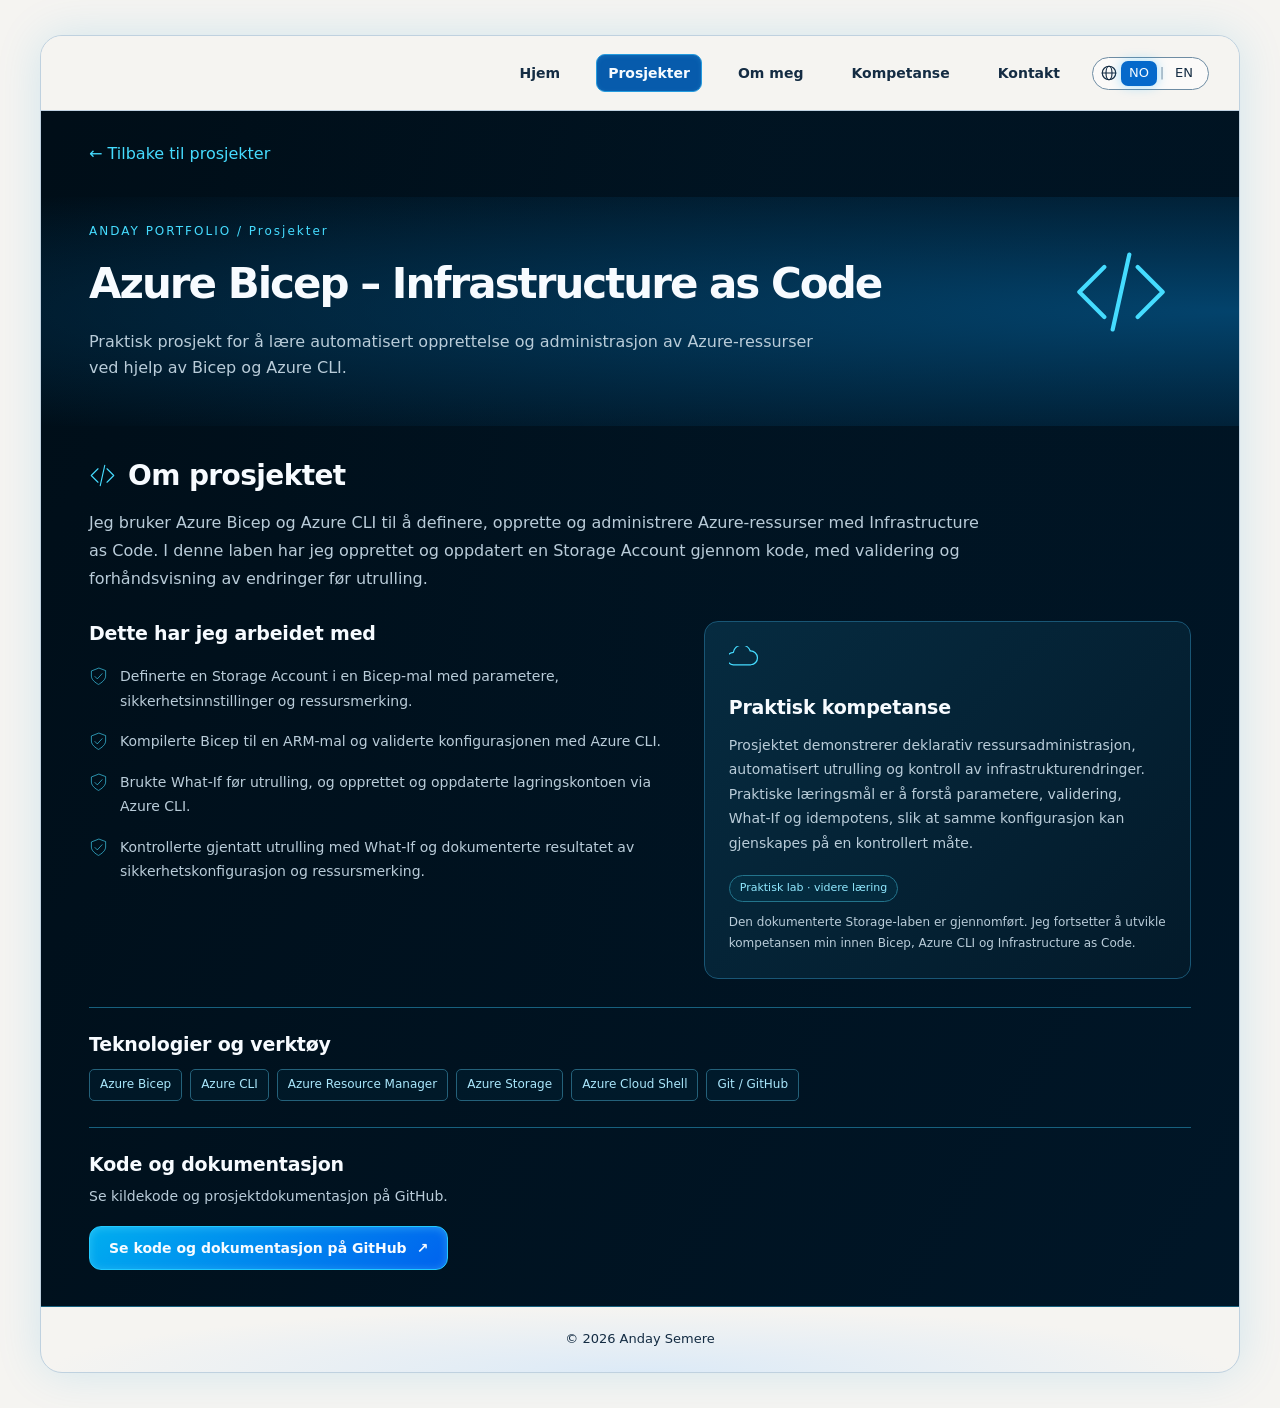
==== Anday-Portfolio/azure-bicep.html @ 078068f5 "Initial commit: Anday Portfolio" ====
<!doctype html>
<html lang="no">
  <head>
    <meta charset="UTF-8" />
    <meta
      name="viewport"
      content="width=device-width, initial-scale=1"
    />
    <meta
      name="description"
      content="Anday Semere – dataingeniør med interesse for Azure, IT-drift og automatisering."
    />
    <title>Azure Bicep – Infrastructure as Code | Anday Portfolio</title>
    <link
      rel="icon"
      href="assets/favicon.svg"
      type="image/svg+xml"
    />
    <link
      rel="stylesheet"
      href="styles.css"
    />
    <script
      src="script.js"
      defer
    ></script>
  </head>
  <body>
    <div class="site">
      <a
        class="skip"
        href="#main"
      >
        <span data-i18n="skip">Hopp til innhold</span>
      </a>
      <header>
        <button
          class="menu"
          aria-expanded="false"
          aria-controls="navigation"
          data-i18n-aria="menu"
        >
          ☰
        </button>
        <nav
          id="navigation"
          aria-label="Hovedmeny"
        >
          <a href="index.html#home"><span data-i18n="home">Hjem</span></a>
          <a href="index.html#projects"><span data-i18n="projects">Prosjekter</span></a>
          <a href="index.html#about"><span data-i18n="about">Om meg</span></a>
          <a href="index.html#skills"><span data-i18n="skills">Kompetanse</span></a>
          <a href="index.html#contact"><span data-i18n="contact">Kontakt</span></a>
        </nav>
        <div
          class="languages"
          role="group"
          aria-label="Language"
        >
          <svg
            class="language-icon"
            viewBox="0 0 24 24"
            aria-hidden="true"
            focusable="false"
          >
            <circle cx="12" cy="12" r="9" />
            <ellipse cx="12" cy="12" rx="4" ry="9" />
            <path d="M3 12h18" />
          </svg>
          <button
            data-lang="no"
            aria-pressed="true"
          >
            NO
          </button>
          <span class="language-separator" aria-hidden="true">|</span>
          <button
            data-lang="en"
            aria-pressed="false"
          >
            EN
          </button>
        </div>
      </header>
      <main
        id="main"
        class="detail"
      >
        <a
          class="back"
          href="index.html#projects"
        >
          ←
          <span data-i18n="back">Tilbake til prosjekter</span>
        </a>
        <div class="detail-hero">
          <svg
            class="icon "
            aria-hidden="true"
          >
            <use href="assets/icons.svg#code" />
          </svg>
          <p class="eyebrow">
            ANDAY PORTFOLIO /
            <span data-i18n="projects">Prosjekter</span>
          </p>
          <h1>Azure Bicep – Infrastructure as Code</h1>
          <p data-i18n="azure-bicep">
            Praktisk prosjekt for å lære automatisert opprettelse og administrasjon av
            Azure-ressurser ved hjelp av Bicep og Azure CLI.
          </p>
        </div>
        <section
          class="project-overview"
          aria-labelledby="project-about-heading"
        >
          <div class="project-overview-heading">
            <svg
              class="icon"
              aria-hidden="true"
            >
              <use href="assets/icons.svg#code" />
            </svg>
            <h2
              id="project-about-heading"
              data-i18n="projectabout"
            >
              Om prosjektet
            </h2>
          </div>
          <p data-i18n="azure-bicep-about">
            Jeg bruker Azure Bicep og Azure CLI til å definere, opprette og administrere
            Azure-ressurser med Infrastructure as Code. I denne laben har jeg opprettet og
            oppdatert en Storage Account gjennom kode, med validering og forhåndsvisning
            av endringer før utrulling.
          </p>
          <div class="project-overview-grid">
            <div class="project-work">
              <h3 data-i18n="projectwork">Dette har jeg arbeidet med</h3>
              <ul>
                <li>
                  <svg
                    class="icon"
                    aria-hidden="true"
                  >
                    <use href="assets/icons.svg#shield" />
                  </svg>
                  <span data-i18n="azure-bicep-work-0">
                    Definerte en Storage Account i en Bicep-mal med parametere,
                    sikkerhetsinnstillinger og ressursmerking.
                  </span>
                </li>
                <li>
                  <svg
                    class="icon"
                    aria-hidden="true"
                  >
                    <use href="assets/icons.svg#shield" />
                  </svg>
                  <span data-i18n="azure-bicep-work-1">
                    Kompilerte Bicep til en ARM-mal og validerte konfigurasjonen med Azure
                    CLI.
                  </span>
                </li>
                <li>
                  <svg
                    class="icon"
                    aria-hidden="true"
                  >
                    <use href="assets/icons.svg#shield" />
                  </svg>
                  <span data-i18n="azure-bicep-work-2">
                    Brukte What-If før utrulling, og opprettet og oppdaterte
                    lagringskontoen via Azure CLI.
                  </span>
                </li>
                <li>
                  <svg
                    class="icon"
                    aria-hidden="true"
                  >
                    <use href="assets/icons.svg#shield" />
                  </svg>
                  <span data-i18n="azure-bicep-work-3">
                    Kontrollerte gjentatt utrulling med What-If og dokumenterte resultatet
                    av sikkerhetskonfigurasjon og ressursmerking.
                  </span>
                </li>
              </ul>
            </div>
            <aside class="project-competence">
              <svg
                class="icon"
                aria-hidden="true"
              >
                <use href="assets/icons.svg#cloud" />
              </svg>
              <h3 data-i18n="projectskills">Praktisk kompetanse</h3>
              <p data-i18n="azure-bicep-skills">
                Prosjektet demonstrerer deklarativ ressursadministrasjon, automatisert
                utrulling og kontroll av infrastrukturendringer. Praktiske læringsmål er å
                forstå parametere, validering, What-If og idempotens, slik at samme
                konfigurasjon kan gjenskapes på en kontrollert måte.
              </p>
              <div class="project-status">
                <span data-i18n="projectlearning">Praktisk lab · videre læring</span>
              </div>
              <p data-i18n="azure-bicep-note">
                Den dokumenterte Storage-laben er gjennomført. Jeg fortsetter å utvikle
                kompetansen min innen Bicep, Azure CLI og Infrastructure as Code.
              </p>
            </aside>
          </div>
          <div class="project-tools">
            <h3 data-i18n="projecttools">Teknologier og verktøy</h3>
            <div class="tags">
              <span>Azure Bicep</span>
              <span>Azure CLI</span>
              <span>Azure Resource Manager</span>
              <span>Azure Storage</span>
              <span>Azure Cloud Shell</span>
              <span>Git / GitHub</span>
            </div>
          </div>
          <div class="project-resources">
            <h3 data-i18n="projectresources">Kode og dokumentasjon</h3>
            <p data-i18n="projectresourcesintro">
              Se kildekode og prosjektdokumentasjon på GitHub.
            </p>
            <div class="actions">
              <a
                class="button primary"
                href="https://github.com/Anday2025/azure-administration-labs/tree/main/02-bicep-storage-lab"
                target="_blank"
                rel="noopener noreferrer"
              >
                <span data-i18n="projectgithubbicep">
                  Se kode og dokumentasjon på GitHub
                </span>
                <span aria-hidden="true">↗</span>
              </a>
            </div>
          </div>
        </section>
      </main>
      <footer>
        ©
        <span id="year"></span>
        Anday Semere
      </footer>
    </div>
  </body>
</html>
---- Anday-Portfolio/styles.css ----
:root {
  color-scheme: dark;
  --bg: #00101d;
  --panel: #041e30;
  --cyan: #45dcff;
  --muted: #b9ccd9;
  --line: #17607e;
}
* {
  box-sizing: border-box;
}
html {
  scroll-behavior: smooth;
  scroll-padding-top: calc(var(--header-height, 74px) + 16px);
}
body {
  margin: 0;
  padding: 35px 24px;
  background: radial-gradient(ellipse at 60% 0, #06324e, transparent 55%), #000c16;
  color: #f7fbff;
  font:
    16px/1.6 system-ui,
    -apple-system,
    BlinkMacSystemFont,
    "Segoe UI",
    sans-serif;
}
a {
  color: inherit;
  text-decoration: none;
}
button {
  font: inherit;
  color: inherit;
  cursor: pointer;
}
.site {
  max-width: 1200px;
  margin: auto;
  border: 1px solid #159bd3;
  border-radius: 22px;
  overflow: clip;
  background: linear-gradient(120deg, #000e18ee, #001729ed);
  box-shadow: 0 0 45px #009bdf25;
}
header {
  display: flex;
  align-items: center;
  gap: 28px;
  padding: 18px 30px;
  border-bottom: 1px solid var(--line);
  background: #00101df5;
  backdrop-filter: blur(10px);
  position: sticky;
  top: 0;
  z-index: 50;
}
.brand {
  font-size: 20px;
  font-weight: 700;
  letter-spacing: -0.5px;
  color: #86e5ff;
  display: flex;
  align-items: center;
  gap: 12px;
  white-space: nowrap;
}
nav {
  display: flex;
  gap: 24px;
  margin-left: auto;
  font-size: 14px;
  font-weight: 650;
}
nav a {
  padding: 7px 0;
}
nav a:hover {
  color: var(--cyan);
}
.languages {
  display: flex;
  align-items: center;
  gap: 3px;
  border: 1px solid #b9edff;
  border-radius: 30px;
  padding: 3px 7px;
  white-space: nowrap;
}
.languages button {
  border: 0;
  background: transparent;
  border-radius: 7px;
  padding: 2px 8px;
  font-size: 13px;
}
.languages button[aria-pressed="true"] {
  background: #0569cb;
  box-shadow: 0 0 12px #00aaff60;
}
.menu {
  display: none;
}
.icon {
  width: 28px;
  height: 28px;
  stroke: var(--cyan);
  stroke-width: 2;
  fill: none;
  stroke-linecap: round;
  stroke-linejoin: round;
  flex-shrink: 0;
}
section {
  padding: 26px 48px;
  border-bottom: 1px solid var(--line);
  position: relative;
}
h1,
h2,
h3,
p {
  margin: 0;
}
h1 {
  font-size: clamp(38px, 4.7vw, 58px);
  letter-spacing: -2px;
  line-height: 1.1;
}
h2 {
  font-size: 28px;
  line-height: 1.25;
  letter-spacing: -0.6px;
}
h3 {
  font-size: 21px;
  line-height: 1.35;
  letter-spacing: -0.4px;
}
p {
  color: var(--muted);
}
h2 + p {
  margin-top: 5px;
}
.hero {
  min-height: 362px;
  display: grid;
  grid-template-columns: 1.2fr 1fr;
  align-items: center;
  gap: 12px;
  padding-top: 48px;
  padding-bottom: 48px;
  background: radial-gradient(ellipse at 75% 70%, #00487975, transparent 55%);
}
.hero-copy {
  position: relative;
  z-index: 1;
}
.accent {
  height: 4px;
  width: 68px;
  margin-bottom: 14px;
  background: linear-gradient(90deg, #00eaff, transparent);
  border-radius: 4px;
}
.actions {
  display: flex;
  gap: 15px;
  margin-top: 24px;
}
.button {
  border: 1px solid #a2d7ed;
  border-radius: 12px;
  padding: 10px 19px;
  display: inline-flex;
  gap: 10px;
  align-items: center;
  font-weight: 650;
  font-size: 14px;
  transition:
    transform 0.2s,
    box-shadow 0.2s;
}
.button .icon {
  width: 20px;
  height: 20px;
}
.primary {
  background: linear-gradient(140deg, #00aeef, #0062ee);
  border-color: #22caff;
  box-shadow: inset 0 1px 8px #7aeaff55;
}
.button:hover {
  transform: translateY(-3px);
  box-shadow: 0 4px 25px #00b5ff35;
}
.section-label {
  display: inline-flex;
  gap: 10px;
  align-items: center;
  padding: 3px 18px;
  border: 1px solid #25627d;
  border-radius: 30px;
  background: linear-gradient(#17415c, #052135);
  font-size: 14px;
  font-weight: 650;
  margin-bottom: 9px;
  line-height: 1.5;
}
.section-label .icon {
  width: 21px;
  height: 21px;
}
.project-grid {
  display: grid;
  grid-template-columns: repeat(2, 1fr);
  gap: 20px;
  margin-top: 20px;
}
.project-card {
  border: 1px solid #249bc1;
  border-radius: 17px;
  overflow: hidden;
  background: linear-gradient(130deg, #00263c, #021522);
  transition:
    transform 0.25s,
    box-shadow 0.25s;
  display: flex;
  flex-direction: column;
}
.project-card:hover {
  transform: translateY(-5px);
  box-shadow: 0 6px 28px #008bd72a;
}
.project-art {
  height: 130px;
  position: relative;
  display: grid;
  place-items: center;
  background: radial-gradient(ellipse at 50% 100%, #0067a05c, transparent 70%);
  overflow: hidden;
}
.project-art:before,
.project-art:after {
  content: "";
  position: absolute;
  width: 110%;
  height: 120px;
  border: 1px solid #00a6f040;
  border-radius: 50%;
  transform: rotate(-13deg);
  top: 70px;
  background: linear-gradient(180deg, #006fa633, transparent);
}
.project-art:after {
  transform: rotate(15deg);
  top: 95px;
}
.project-art > .icon {
  height: 76px;
  width: 76px;
  stroke-width: 1.6;
  filter: drop-shadow(0 0 12px #00aaff60);
  z-index: 1;
}
.project-art > .external {
  position: absolute;
  right: 16px;
  top: 16px;
  height: 18px;
  width: 18px;
  stroke: #d1efff;
}
.card-copy {
  padding: 2px 22px 22px;
  display: flex;
  flex-direction: column;
  flex: 1;
}
.card-copy p {
  font-size: 14px;
  margin-top: 8px;
}
.tags {
  display: flex;
  flex-wrap: wrap;
  gap: 6px;
  margin-top: 16px;
}
.tags span {
  font-size: 11px;
  border: 1px solid #24617a;
  border-radius: 5px;
  padding: 3px 8px;
  color: #a9e7fc;
  background: #003a552f;
}
.project-link {
  color: var(--cyan);
  font-size: 13px;
  font-weight: 650;
  margin-top: auto;
  padding-top: 18px;
}
.about-grid {
  display: grid;
  grid-template-columns: 270px 1fr;
  gap: 44px;
  align-items: center;
  margin: 10px 0;
}
.portrait {
  min-height: 245px;
  border: 1px solid #33617d;
  border-radius: 25px;
  background: radial-gradient(ellipse at top, #194865, #052039);
  display: flex;
  align-items: center;
  justify-content: center;
  flex-direction: column;
  color: #a1ccdf;
}
.portrait > .icon {
  height: 75px;
  width: 75px;
  stroke: #6da0b9;
  stroke-width: 1;
}
.portrait > span {
  font-size: 27px;
  font-weight: 650;
  letter-spacing: 5px;
  margin-top: 12px;
}
.portrait p {
  font-size: 12px;
  margin-top: 8px;
}
.facts {
  list-style: none;
  margin: 18px 0 0;
  padding: 0;
  display: grid;
  gap: 12px;
  font-size: 14px;
}
.facts li {
  display: flex;
  align-items: center;
  gap: 14px;
}
.facts .icon {
  width: 24px;
  height: 24px;
}
.skills-grid {
  display: grid;
  grid-template-columns: repeat(4, 1fr);
  gap: 12px;
  margin-top: 18px;
}
.skill {
  border: 1px solid #236785;
  border-radius: 10px;
  background: linear-gradient(140deg, #03283e, #061b29);
  padding: 14px 12px;
  display: flex;
  align-items: center;
  gap: 12px;
  font-size: 13px;
  font-weight: 600;
}
.skill:last-child {
  grid-column: span 2;
}
.cert-grid {
  display: grid;
  grid-template-columns: 1fr 1fr;
  background: radial-gradient(ellipse at top, #074570, #032239);
  border: 1px solid #1b93bf;
  border-radius: 16px;
  padding: 20px 22px;
}
.cert {
  display: flex;
  align-items: center;
  gap: 18px;
  padding: 3px 12px;
}
.cert + .cert {
  border-left: 1px solid #237094;
}
.cert > .icon {
  height: 65px;
  width: 58px;
  stroke: #03bdff;
  stroke-width: 1.5;
}
.cert p {
  font-size: 12px;
  margin-top: 6px;
}
.status {
  color: #69d6fa;
  font-size: 13px;
  display: inline-block;
  margin-left: 8px;
  font-weight: 500;
}
.complete {
  color: #67eca6;
}
.contact-heading {
  display: flex;
  justify-content: space-between;
  align-items: center;
  gap: 20px;
}
.contact-heading p {
  font-size: 14px;
  margin-top: 6px;
}
.contact-grid {
  display: grid;
  grid-template-columns: 1.2fr 1fr 1fr;
  gap: 16px;
  margin-top: 12px;
}
.contact-grid > a {
  display: flex;
  flex-direction: column;
  padding: 18px;
  border: 1px solid #2884a6;
  border-radius: 12px;
  background: linear-gradient(120deg, #032b43, #001725);
  transition: border-color 0.2s;
}
.contact-grid > a:hover {
  border-color: #8beaff;
}
.contact-grid strong {
  margin-top: 7px;
  font-size: 15px;
}
.contact-grid > a > span:last-child {
  font-size: 12px;
  color: var(--muted);
  overflow-wrap: anywhere;
}
.social {
  font-size: 24px;
  font-weight: 800;
  color: #55c6ff;
  line-height: 28px;
}
footer {
  text-align: center;
  font-size: 13px;
  padding: 22px;
  background: radial-gradient(ellipse at bottom, #004476, transparent 70%);
}
a:focus-visible,
button:focus-visible {
  outline: 3px solid #7ce9ff;
  outline-offset: 5px;
}
.skip {
  position: fixed;
  top: -100px;
  left: 20px;
  z-index: 99;
  background: #0064a7;
  padding: 10px;
}
.skip:focus {
  top: 10px;
}
.detail {
  min-height: 75vh;
}
.back {
  display: inline-block;
  margin: 30px 48px;
  color: var(--cyan);
}
.detail-hero {
  padding: 25px 48px 45px;
  background: radial-gradient(ellipse at right, #03436c, transparent);
}
.detail-hero > .icon {
  width: 100px;
  height: 100px;
  float: right;
  margin: 20px;
}
.eyebrow {
  font-size: 12px;
  letter-spacing: 2px;
  color: var(--cyan);
  margin-bottom: 20px;
}
.detail-hero h1 {
  font-size: 42px;
  max-width: 800px;
}
.detail-hero > p:last-child {
  max-width: 750px;
  margin-top: 22px;
}
.screenshot-placeholder {
  border: 1px dashed #32758f;
  background: #05213370;
  min-height: 220px;
  border-radius: 14px;
  margin-top: 20px;
  display: flex;
  flex-direction: column;
  align-items: center;
  justify-content: center;
  padding: 24px;
  text-align: center;
  gap: 16px;
}
.screenshot-placeholder > .icon {
  width: 50px;
  height: 50px;
  opacity: 0.6;
}
@media (min-width: 1300px) {
  .project-grid {
    grid-template-columns: repeat(4, 1fr);
  }
  .card-copy {
    padding: 2px 17px 20px;
  }
  .card-copy h3 {
    font-size: 19px;
  }
  .card-copy p {
    font-size: 13px;
  }
}
@media (max-width: 1000px) {
  header {
    gap: 15px;
    padding: 16px 24px;
  }
  nav {
    gap: 16px;
    font-size: 12px;
  }
  .brand {
    font-size: 17px;
  }
  section {
    padding: 26px 30px;
  }
  .hero {
    grid-template-columns: 1.35fr 1fr;
  }
  .skills-grid {
    grid-template-columns: repeat(3, 1fr);
  }
  .skill:last-child {
    grid-column: auto;
  }
  .about-grid {
    grid-template-columns: 220px 1fr;
    gap: 28px;
  }
  .cert {
    padding: 0 8px;
    gap: 10px;
  }
  .cert h3 {
    font-size: 18px;
  }
  .status {
    margin-left: 0;
    display: block;
  }
}
@media (max-width: 760px) {
  body {
    padding: 12px;
  }
  .site {
    border-radius: 16px;
  }
  header {
    flex-wrap: wrap;
    gap: 12px;
    padding: 12px 18px;
  }
  .brand {
    margin-right: auto;
  }
  .menu {
    display: block;
    order: 3;
    border: 1px solid #276682;
    border-radius: 7px;
    background: #06293e;
    font-size: 21px;
    padding: 0 9px;
  }
  .languages {
    order: 2;
  }
  nav {
    display: none;
    order: 4;
    width: 100%;
    margin: 0;
    gap: 0;
    flex-wrap: wrap;
    border-top: 1px solid var(--line);
    padding-top: 8px;
  }
  nav.open {
    display: flex;
  }
  nav a {
    padding: 8px 12px;
    font-size: 14px;
  }
  section {
    padding: 24px;
  }
  .hero {
    grid-template-columns: 1fr;
    padding-top: 35px;
    gap: 12px;
  }
  .hero-copy {
    max-width: 540px;
  }
  .hero-copy h1 {
    font-size: 43px;
  }
  .hero-copy > p {
    font-size: 14px;
  }
  .actions {
    gap: 10px;
  }
  .button {
    padding: 9px 12px;
    font-size: 13px;
  }
  .project-grid {
    gap: 16px;
  }
  .card-copy {
    padding: 0 15px 18px;
  }
  .card-copy h3 {
    font-size: 19px;
  }
  .about-grid {
    grid-template-columns: 1fr;
    gap: 24px;
  }
  .portrait {
    min-height: 215px;
    max-width: 270px;
    width: 100%;
    margin: auto;
  }
  .skills-grid {
    grid-template-columns: 1fr 1fr;
  }
  .skill {
    font-size: 12px;
    padding: 12px 10px;
    gap: 9px;
  }
  .skill .icon {
    width: 23px;
    height: 23px;
  }
  .cert-grid {
    grid-template-columns: 1fr;
    padding: 16px;
  }
  .cert {
    padding: 8px;
  }
  .cert + .cert {
    border-left: 0;
    border-top: 1px solid #237094;
    margin-top: 10px;
    padding-top: 18px;
  }
  .cert .status {
    display: inline-block;
    margin-left: 6px;
  }
  .contact-heading {
    align-items: flex-start;
    flex-direction: column;
    gap: 16px;
  }
  .contact-grid {
    grid-template-columns: 1fr;
  }
  .contact-grid > a {
    display: grid;
    grid-template-columns: 35px 1fr;
    column-gap: 10px;
  }
  .contact-grid > a > .icon,
  .contact-grid > a > .social {
    grid-row: span 2;
  }
  .contact-grid strong {
    margin: 0;
  }
  .detail-hero {
    padding: 20px 24px 30px;
  }
  .detail-hero h1 {
    font-size: 34px;
  }
  .detail-hero > .icon {
    float: none;
    width: 70px;
    height: 70px;
    margin: 0 0 20px;
  }
  .back {
    margin: 25px 24px;
  }
  h2 {
    font-size: 25px;
  }
}
@media (max-width: 440px) {
  .project-grid {
    grid-template-columns: 1fr;
  }
  .hero-copy h1 {
    font-size: 37px;
    letter-spacing: -1.5px;
  }
  .actions {
    flex-wrap: wrap;
  }
  .skills-grid {
    grid-template-columns: 1fr 1fr;
  }
  .skill:last-child {
    grid-column: span 2;
  }
  .languages {
    gap: 0;
    padding: 3px;
  }
  .languages button {
    padding: 2px 6px;
  }
  .brand {
    font-size: 15px;
    gap: 8px;
  }
  header {
    gap: 8px;
    padding: 12px;
  }
  .cert h3 {
    font-size: 17px;
  }
  .cert .status {
    display: block;
    margin-left: 0;
  }
}
@media (prefers-reduced-motion: reduce) {
  html {
    scroll-behavior: auto;
  }
  *,
  *:before,
  *:after {
    transition: none !important;
    animation: none !important;
  }
}

/* Direct application links; sibling anchors avoid nested interactive elements. */
.project-card-link {
  display: flex;
  flex-direction: column;
  flex: 1;
}
.project-card > .website-small {
  align-self: flex-start;
  margin: 0 22px 22px;
  padding: 8px 12px;
  font-size: 12px;
  min-height: 40px;
}
.detail-hero:has(.website-actions) > p[data-i18n] {
  max-width: 750px;
  margin-top: 22px;
}
.website-actions {
  flex-wrap: wrap;
}

/* Project detail content: scoped to preserve the home page. */
.project-overview {
  padding-top: 32px;
  padding-bottom: 36px;
}
.project-overview-heading {
  display: flex;
  align-items: center;
  gap: 12px;
  margin-bottom: 16px;
}
.project-overview-heading > .icon {
  width: 27px;
  height: 27px;
}
.project-overview > p {
  max-width: 900px;
  font-size: 16px;
  line-height: 1.75;
}
.project-overview-grid {
  display: grid;
  grid-template-columns: 1.2fr 1fr;
  gap: 30px;
  margin-top: 28px;
  align-items: start;
}
.project-overview h3 {
  font-size: 19px;
  letter-spacing: -0.2px;
}
.project-work ul {
  list-style: none;
  margin: 18px 0 0;
  padding: 0;
  display: grid;
  gap: 16px;
}
.project-work li {
  display: flex;
  align-items: flex-start;
  gap: 12px;
  color: var(--muted);
  font-size: 14px;
  line-height: 1.75;
}
.project-work li > .icon {
  width: 19px;
  height: 19px;
  margin-top: 3px;
  stroke-width: 1.6;
}
.project-competence {
  border: 1px solid #195675;
  border-radius: 14px;
  background: linear-gradient(135deg, #062b40, #031a2a);
  padding: 24px;
}
.project-competence > .icon {
  width: 30px;
  height: 30px;
  margin-bottom: 12px;
}
.project-competence h3 {
  margin-bottom: 12px;
}
.project-competence p {
  font-size: 14px;
  line-height: 1.75;
}
.project-status {
  display: inline-block;
  border: 1px solid #23748c;
  border-radius: 20px;
  padding: 4px 10px;
  font-size: 11px;
  line-height: 1.5;
  color: #91e9ff;
  margin: 20px 0 10px;
  background: #00587825;
}
.project-competence .project-status + p {
  font-size: 12px;
}
.project-tools {
  margin-top: 28px;
  padding-top: 24px;
  border-top: 1px solid var(--line);
}
.project-tools .tags {
  margin-top: 12px;
  gap: 8px;
}
.project-tools .tags span {
  font-size: 12px;
  padding: 5px 10px;
}
.project-resources {
  margin-top: 26px;
  padding-top: 24px;
  border-top: 1px solid var(--line);
}
.project-resources > p {
  font-size: 14px;
  margin-top: 8px;
}
.project-resources .actions {
  flex-wrap: wrap;
  margin-top: 18px;
  gap: 12px;
}
.project-resources .button {
  min-height: 44px;
  white-space: normal;
  overflow-wrap: anywhere;
}
.project-resources .button > span[aria-hidden] {
  flex-shrink: 0;
}
@media (max-width: 760px) {
  .project-overview-grid {
    grid-template-columns: 1fr;
    gap: 24px;
  }
  .project-competence {
    padding: 20px;
  }
  .project-overview > p {
    font-size: 15px;
  }
  .project-overview {
    padding-top: 26px;
  }
}
@media (max-width: 440px) {
  .project-resources .actions {
    flex-direction: column;
    align-items: stretch;
  }
  .project-resources .button {
    justify-content: center;
    text-align: center;
    width: 100%;
  }
}

/* Portrait only: preserve the existing frame dimensions at every breakpoint. */
.portrait:has(> img) {
  position: relative;
  overflow: hidden;
}
.portrait > img {
  position: absolute;
  inset: 0;
  display: block;
  width: 100%;
  height: 100%;
  object-fit: cover;
  object-position: 50% 0;
}

/* Home introduction. */
.hero-copy h1.hero-title {
  font-size: clamp(32px, 3.4vw, 48px);
  line-height: 1.16;
  letter-spacing: -1.5px;
  margin-bottom: 20px;
}
.hero-highlight {
  color: #86e5ff;
}
#contact {
  scroll-margin-top: 16px;
}
@media (max-width: 440px) {
  .hero-copy h1.hero-title {
    font-size: clamp(27px, 7.6vw, 33px);
    letter-spacing: -1px;
  }
}

/* Active navigation is shared by the home page and all project detail pages. */
#navigation a {
  padding: 7px 11px;
  border: 1px solid transparent;
  border-radius: 9px;
  transition: background-color 180ms ease, border-color 180ms ease;
}
#navigation a.is-active {
  color: #f7fbff;
  background: #075bac;
  border-color: #259bde;
  box-shadow: inset 0 1px 5px #56caff26;
}

/* Centered home introduction. */
.hero {
  grid-template-columns: minmax(0, 1fr);
  justify-items: center;
  gap: 28px;
  padding-top: 64px;
  padding-bottom: 30px;
}
.hero-copy {
  width: 100%;
  max-width: 860px;
  text-align: center;
}
.hero-copy .accent {
  margin-inline: auto;
}
.hero-copy h1.hero-title {
  font-size: clamp(32px, 4vw, 52px);
  line-height: 1.18;
}
@media (max-width: 760px) {
  .hero {
    padding-top: 44px;
    padding-bottom: 24px;
    gap: 20px;
  }
}
@media (max-width: 440px) {
  .hero-copy h1.hero-title {
    font-size: clamp(27px, 7.6vw, 33px);
    letter-spacing: -1px;
  }
}

/* Light page surfaces. Existing component palettes remain unchanged. */
:root {
  color-scheme: light;
}
body {
  background: #f5f4f1;
  color: #142c43;
}
.site {
  background: #f5f4f1;
  border-color: #bfd1df;
}
header {
  background: #f5f4f1f5;
  border-bottom-color: #c0d2e2;
}
.brand {
  color: #08689b;
}
#navigation {
  border-top-color: #c0d2e2;
}
#navigation a {
  color: #142c43;
}
#navigation a:not(.is-active):hover {
  color: #00689e;
}
#navigation a.is-active {
  color: #f7fbff;
}
.languages {
  color: #142c43;
  background: #ffffff90;
  border-color: #6e8ca3;
}
.languages button[aria-pressed="true"] {
  color: #f7fbff;
}
header .menu {
  color: #142c43;
  background: #e5edf4;
  border-color: #9db4c8;
}
header a:focus-visible,
header button:focus-visible {
  outline-color: #075bac;
}
.hero {
  background:
    radial-gradient(ellipse at 15% 15%, #e2effa80, transparent 65%),
    radial-gradient(ellipse at 85% 30%, #eae3f480, transparent 60%),
    linear-gradient(135deg, #faf8f3, #eff4fa 55%, #f2edf7);
}
.hero-highlight {
  color: #086caa;
}
section {
  border-bottom-color: #cbd8e3;
}
.site > main:not(.detail) > section > p,
.about-grid > div:not(.portrait) > p {
  color: #40546a;
}
footer {
  background: radial-gradient(ellipse at bottom, #dceaf7, transparent 70%);
}

/* Lock inherited colors to their original values inside protected dark components. */
.project-card,
.skill,
.cert-grid,
.contact-grid > a,
.section-label,
.skip {
  color: #f7fbff;
}
.detail {
  color: #f7fbff;
  background:
    linear-gradient(120deg, #000e18ee, #001729ed),
    radial-gradient(ellipse at 60% 0, #06324e, transparent 55%),
    #000c16;
}
.detail section {
  border-bottom-color: var(--line);
}

/* About portrait: retain the existing photo and use a square circular frame. */
.portrait:has(> img) {
  width: 100%;
  min-height: 0;
  aspect-ratio: 1;
  border-radius: 50%;
}
.portrait > img {
  object-fit: cover;
  object-position: 50% 0;
  border-radius: 50%;
}

/* Four focus areas; preserve the existing dark skill-card palette. */
.skills-grid {
  grid-template-columns: repeat(4, minmax(0, 1fr));
}
.skills-grid > .skill:last-child {
  grid-column: auto;
}
.skills-grid .skill,
.skills-grid .skill > span {
  min-width: 0;
}
.skills-grid .skill > span {
  overflow-wrap: anywhere;
}
@media (max-width: 1000px) {
  .skills-grid {
    grid-template-columns: repeat(2, minmax(0, 1fr));
  }
}
@media (max-width: 440px) {
  .skills-grid .skill {
    flex-direction: column;
    align-items: flex-start;
    gap: 8px;
  }
}

/* Contact cards: three on desktop, two on medium screens, one on narrow phones. */
.contact-grid {
  grid-template-columns: repeat(3, minmax(0, 1fr));
}
.contact-grid > a {
  display: flex;
  flex-direction: column;
  align-items: center;
  text-align: center;
}
.contact-grid strong {
  margin-top: 7px;
}
@media (max-width: 1000px) {
  .contact-grid {
    grid-template-columns: repeat(2, minmax(0, 1fr));
  }
}
@media (max-width: 480px) {
  .contact-grid {
    grid-template-columns: minmax(0, 1fr);
  }
}

/* Focus-area presentation: scoped to the home-page skills section only. */
#skills > h2 {
  font-size: 22px;
  font-weight: 400;
  letter-spacing: 0;
}
#skills .skill {
  min-height: 124px;
  padding: 20px;
  flex-direction: column;
  align-items: flex-start;
  justify-content: flex-start;
  gap: 12px;
  text-align: left;
  font-size: 14px;
  line-height: 1.4;
}
#skills .skill > .icon {
  width: 34px;
  height: 34px;
}
@media (max-width: 600px) {
  #skills > h2 {
    font-size: 20px;
  }
  #skills .skill {
    padding: 18px;
  }
  #skills .skill > .icon {
    width: 32px;
    height: 32px;
  }
}
@media (max-width: 360px) {
  #skills .skills-grid {
    grid-template-columns: minmax(0, 1fr);
  }
}

/* Static home introduction: compact spacing with no illustration or rotation. */
.hero {
  min-height: 0;
  gap: 0;
  padding-top: 56px;
  padding-bottom: 56px;
}
.hero-copy > p.hero-description {
  max-width: 680px;
  margin-inline: auto;
  color: #40546a;
  font-size: clamp(15px, 1.2vw, 17px);
  line-height: 1.65;
}
@media (max-width: 760px) {
  .hero {
    padding-top: 40px;
    padding-bottom: 40px;
  }
}

/* Compact project spacing. */
#projects > .project-grid {
  margin-top: 8px;
}

/* Shared logo-free header: navigation and language controls form one right-aligned group. */
.languages .language-icon {
  width: 18px;
  height: 18px;
  flex-shrink: 0;
  fill: none;
  stroke: currentColor;
  stroke-width: 1.6;
  stroke-linecap: round;
  stroke-linejoin: round;
}
.language-separator {
  color: #6e8ca3;
  font-size: 12px;
}
@media (min-width: 761px) {
  header {
    justify-content: flex-end;
    gap: 20px;
  }
  header #navigation {
    margin-left: auto;
    flex-shrink: 0;
  }
  header .languages {
    flex-shrink: 0;
  }
}
@media (max-width: 760px) {
  header {
    justify-content: space-between;
  }
}

/* Static hero identity: name, role and motivation. */
.hero-copy h1.hero-title {
  margin-bottom: 14px;
}
.hero-copy > p.hero-subtitle {
  max-width: 760px;
  margin: 0 auto 14px;
  color: #233f58;
  font-size: clamp(18px, 1.8vw, 23px);
  font-weight: 500;
  line-height: 1.5;
}

.hero-title {
  color: #17324d;
  font-weight: 600;
  text-align: center;
  font-size: clamp(2rem, 4vw, 3rem);
  line-height: 1.2;
}
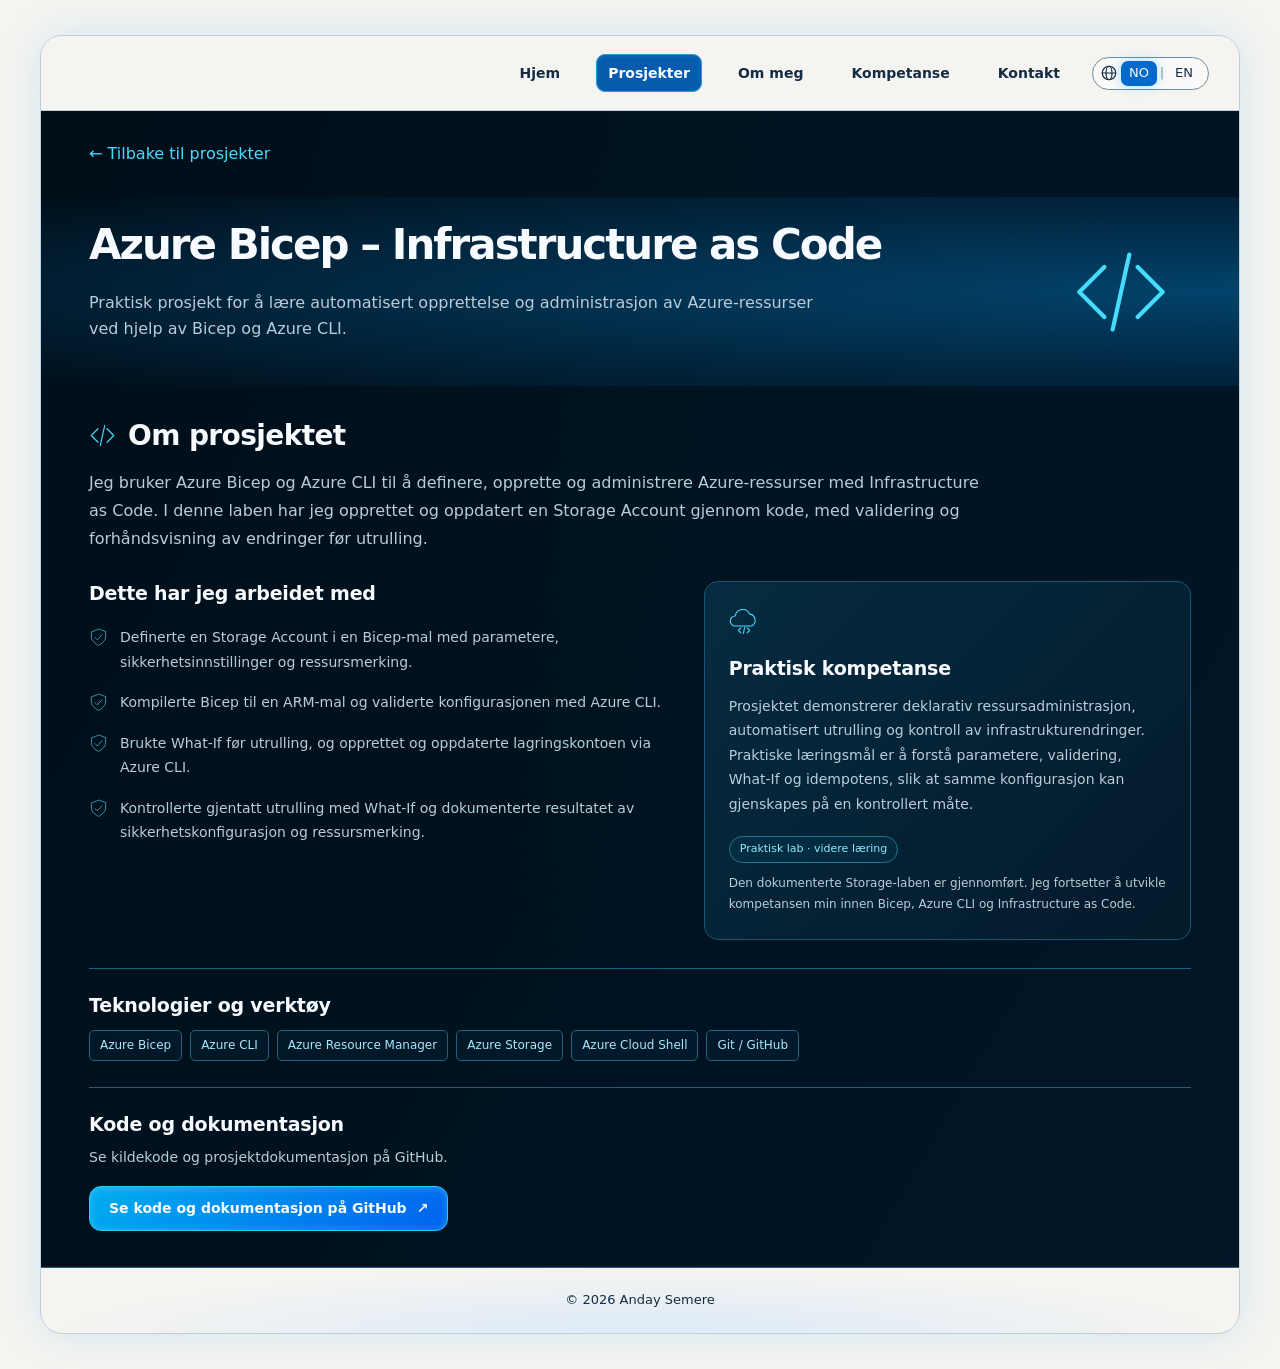
==== commit 754124eb: "Update portfolio design and project assets" ====
--- a/Anday-Portfolio/azure-bicep.html
+++ b/Anday-Portfolio/azure-bicep.html
@@ -100,10 +100,6 @@
           >
             <use href="assets/icons.svg#code" />
           </svg>
-          <p class="eyebrow">
-            ANDAY PORTFOLIO /
-            <span data-i18n="projects">Prosjekter</span>
-          </p>
           <h1>Azure Bicep – Infrastructure as Code</h1>
           <p data-i18n="azure-bicep">
             Praktisk prosjekt for å lære automatisert opprettelse og administrasjon av
@@ -193,7 +189,7 @@
                 class="icon"
                 aria-hidden="true"
               >
-                <use href="assets/icons.svg#cloud" />
+                <use href="assets/icons.svg#cloud-code" />
               </svg>
               <h3 data-i18n="projectskills">Praktisk kompetanse</h3>
               <p data-i18n="azure-bicep-skills">
--- a/Anday-Portfolio/styles.css
+++ b/Anday-Portfolio/styles.css
@@ -494,12 +494,6 @@
   float: right;
   margin: 20px;
 }
-.eyebrow {
-  font-size: 12px;
-  letter-spacing: 2px;
-  color: var(--cyan);
-  margin-bottom: 20px;
-}
 .detail-hero h1 {
   font-size: 42px;
   max-width: 800px;
@@ -1301,11 +1295,176 @@
   font-weight: 500;
   line-height: 1.5;
 }
-
 .hero-title {
   color: #17324d;
   font-weight: 600;
   text-align: center;
   font-size: clamp(2rem, 4vw, 3rem);
   line-height: 1.2;
-}+}
+/* Project carousel: three complete cards on desktop, native scrolling on every size. */
+#projects .project-carousel {
+  min-width: 0;
+  max-width: 100%;
+}
+#projects .project-track {
+  --project-visible: 3;
+  --project-gap: 20px;
+  position: relative;
+  display: grid;
+  grid-template-columns: none;
+  grid-auto-flow: column;
+  grid-auto-columns: calc((100% - (var(--project-visible) - 1) * var(--project-gap)) / var(--project-visible));
+  gap: var(--project-gap);
+  width: 100%;
+  min-width: 0;
+  padding: 6px 0 14px;
+  margin: 8px 0 0;
+  list-style: none;
+  overflow-x: auto;
+  overflow-y: hidden;
+  overscroll-behavior-x: contain;
+  scroll-snap-type: x mandatory;
+  scroll-behavior: smooth;
+  scrollbar-width: thin;
+  scrollbar-color: #2b82a1 #dce5ed;
+}
+#projects .project-slide {
+  display: flex;
+  min-width: 0;
+  scroll-snap-align: start;
+}
+#projects .project-slide > .project-card {
+  flex: 1;
+  width: 100%;
+  min-width: 0;
+  box-shadow: 0 3px 12px #002b461a;
+}
+#projects .project-card-link {
+  min-width: 0;
+}
+#projects .project-art {
+  height: auto;
+  aspect-ratio: 16 / 10;
+  flex-shrink: 0;
+}
+#projects .project-art::before,
+#projects .project-art::after {
+  display: none;
+}
+#projects .project-art > img {
+  display: block;
+  width: 100%;
+  height: 100%;
+  object-fit: contain;
+}
+#projects .card-copy {
+  padding: 20px;
+}
+#projects .card-copy h3 {
+  font-size: 21px;
+}
+#projects .card-copy p {
+  font-size: 14px;
+}
+#projects .project-track:focus-visible {
+  outline: 2px solid #075bac;
+  outline-offset: 4px;
+  border-radius: 18px;
+}
+#projects .project-track.is-dragging {
+  scroll-snap-type: none;
+  scroll-behavior: auto;
+  cursor: grabbing;
+  user-select: none;
+}
+#projects .carousel-controls:not([hidden]) {
+  display: flex;
+}
+#projects .carousel-controls {
+  justify-content: center;
+  align-items: center;
+  gap: 14px;
+  margin-top: 12px;
+}
+#projects .carousel-dots {
+  display: flex;
+  align-items: center;
+  justify-content: center;
+  gap: 2px;
+}
+#projects .carousel-dot {
+  display: grid;
+  place-items: center;
+  width: 36px;
+  height: 40px;
+  padding: 0;
+  border: 0;
+  background: transparent;
+}
+#projects .carousel-dot::before {
+  content: "";
+  width: 8px;
+  height: 8px;
+  border-radius: 10px;
+  background: #91a9bf;
+  transition: width 180ms ease, background-color 180ms ease;
+}
+#projects .carousel-dot[aria-current="true"]::before {
+  width: 24px;
+  background: #087cb7;
+}
+#projects .carousel-arrow {
+  display: grid;
+  place-items: center;
+  width: 40px;
+  height: 40px;
+  padding: 0;
+  border: 1px solid #246b8d;
+  border-radius: 50%;
+  background: #04283e;
+}
+#projects .carousel-arrow .icon {
+  width: 20px;
+  height: 20px;
+}
+#projects .carousel-next .icon {
+  transform: rotate(180deg);
+}
+#projects .carousel-arrow:disabled {
+  opacity: 0.35;
+  cursor: default;
+}
+#projects .carousel-controls button:focus-visible {
+  outline-color: #075bac;
+}
+#projects .carousel-sr-only {
+  position: absolute;
+  width: 1px;
+  height: 1px;
+  overflow: hidden;
+  clip-path: inset(50%);
+  white-space: nowrap;
+}
+@media (max-width: 1099px) {
+  #projects .project-track {
+    --project-visible: 2;
+  }
+}
+@media (max-width: 699px) {
+  #projects .project-track {
+    --project-visible: 1;
+    --project-gap: 16px;
+  }
+  #projects .carousel-controls {
+    gap: 8px;
+  }
+  #projects .card-copy h3 {
+    font-size: 20px;
+  }
+}
+@media (prefers-reduced-motion: reduce) {
+  #projects .project-track {
+    scroll-behavior: auto;
+  }
+}
